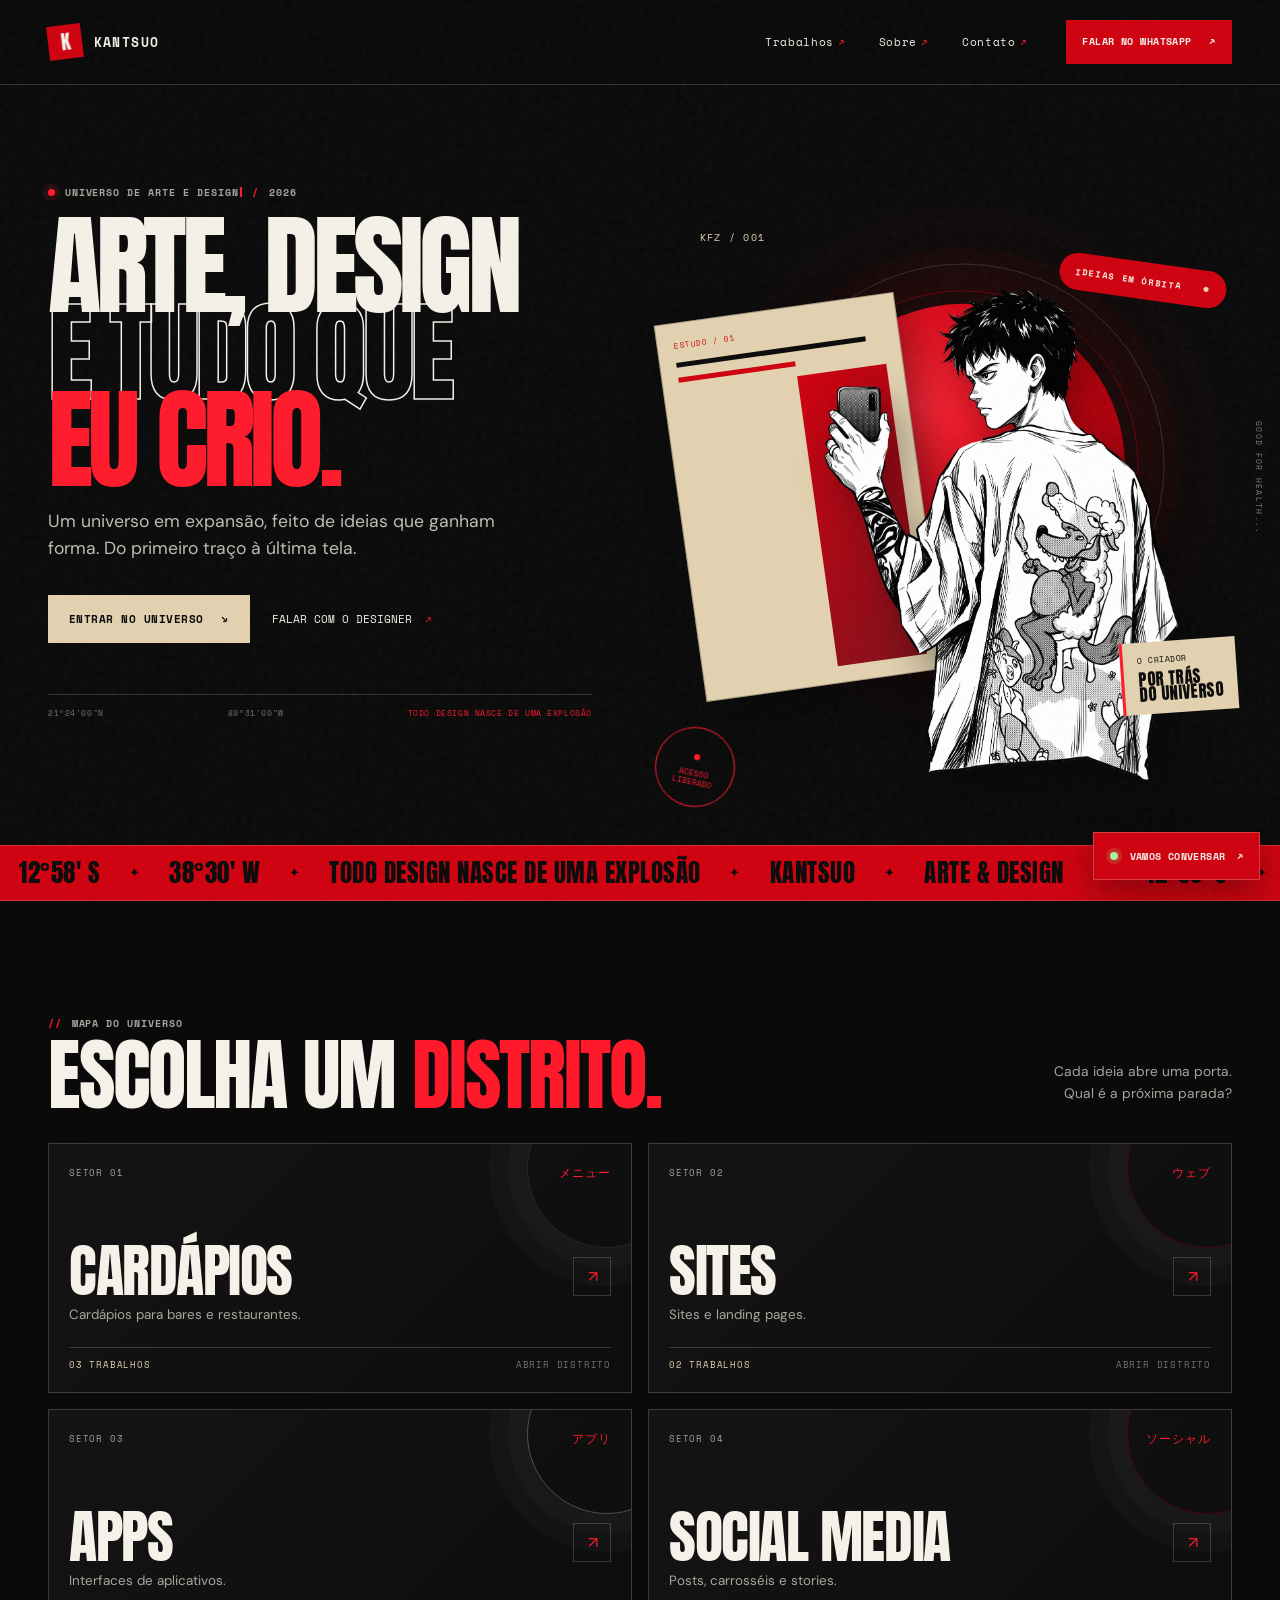
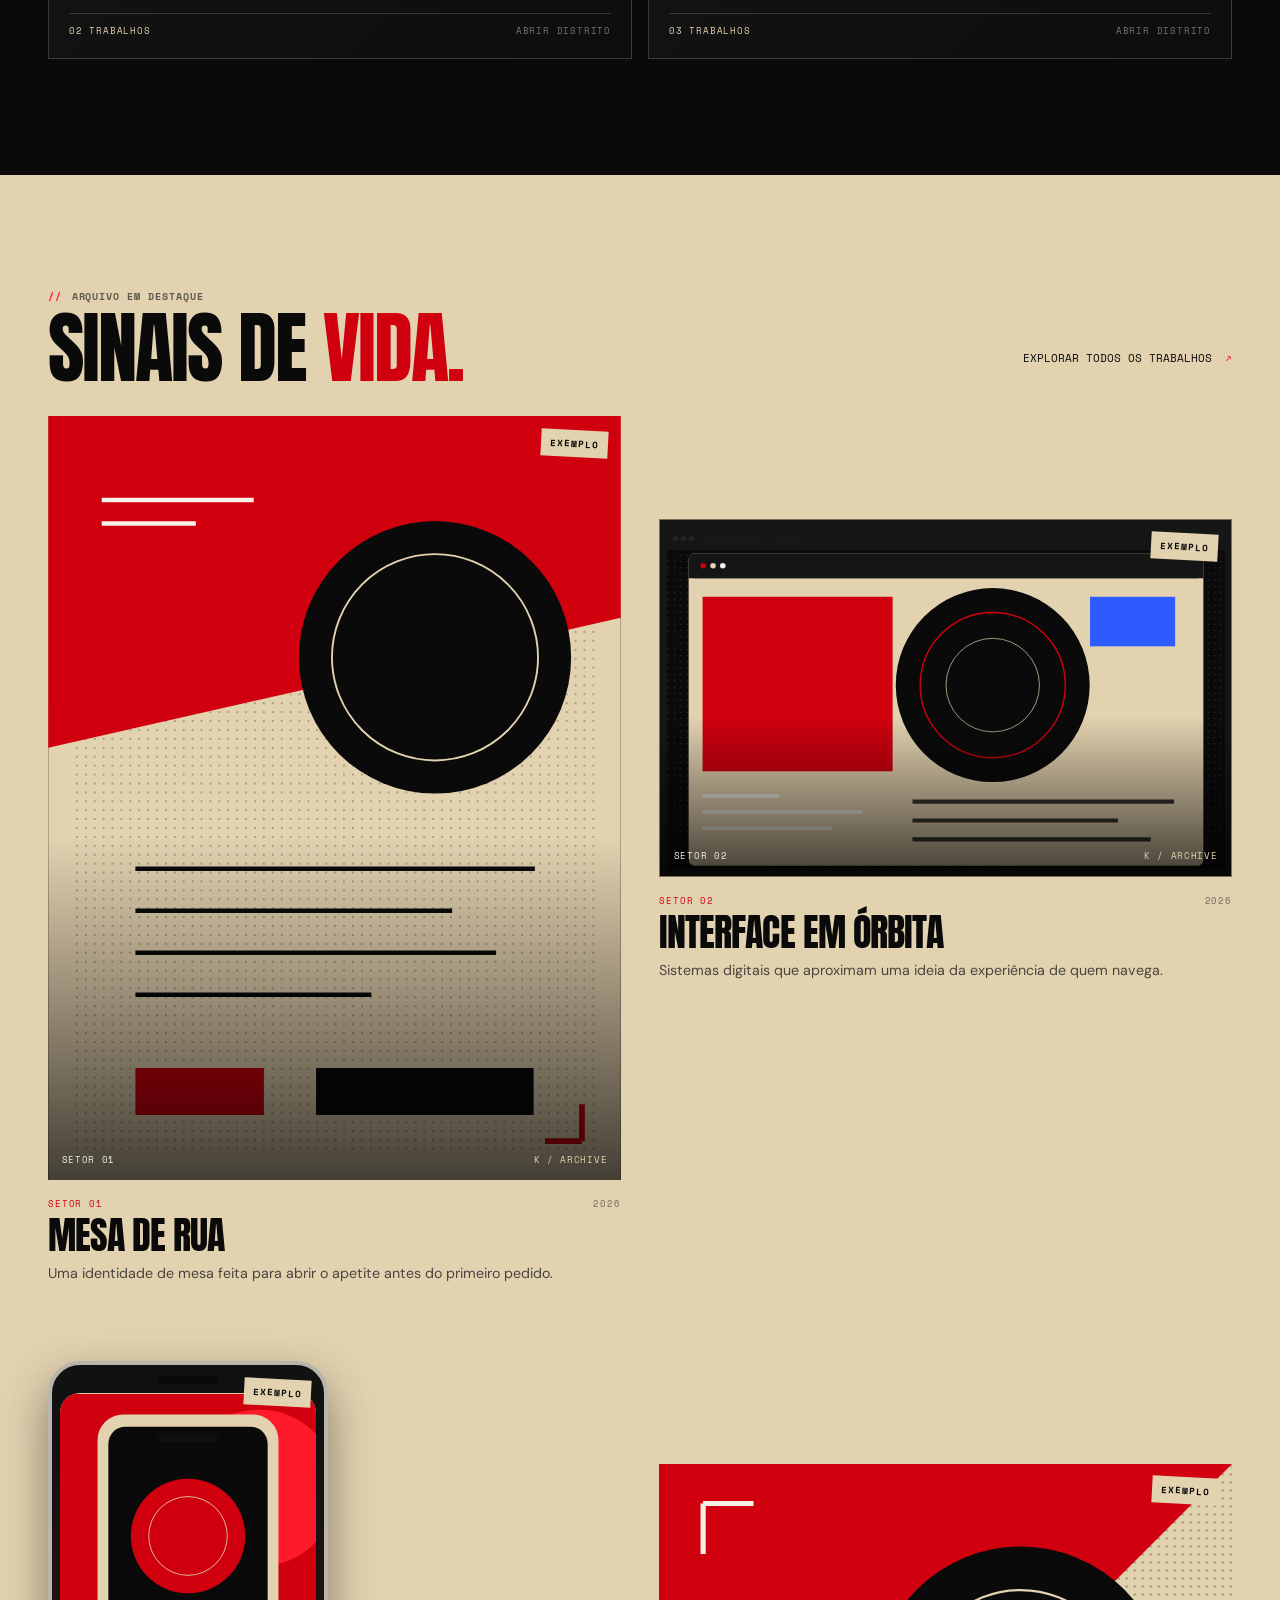
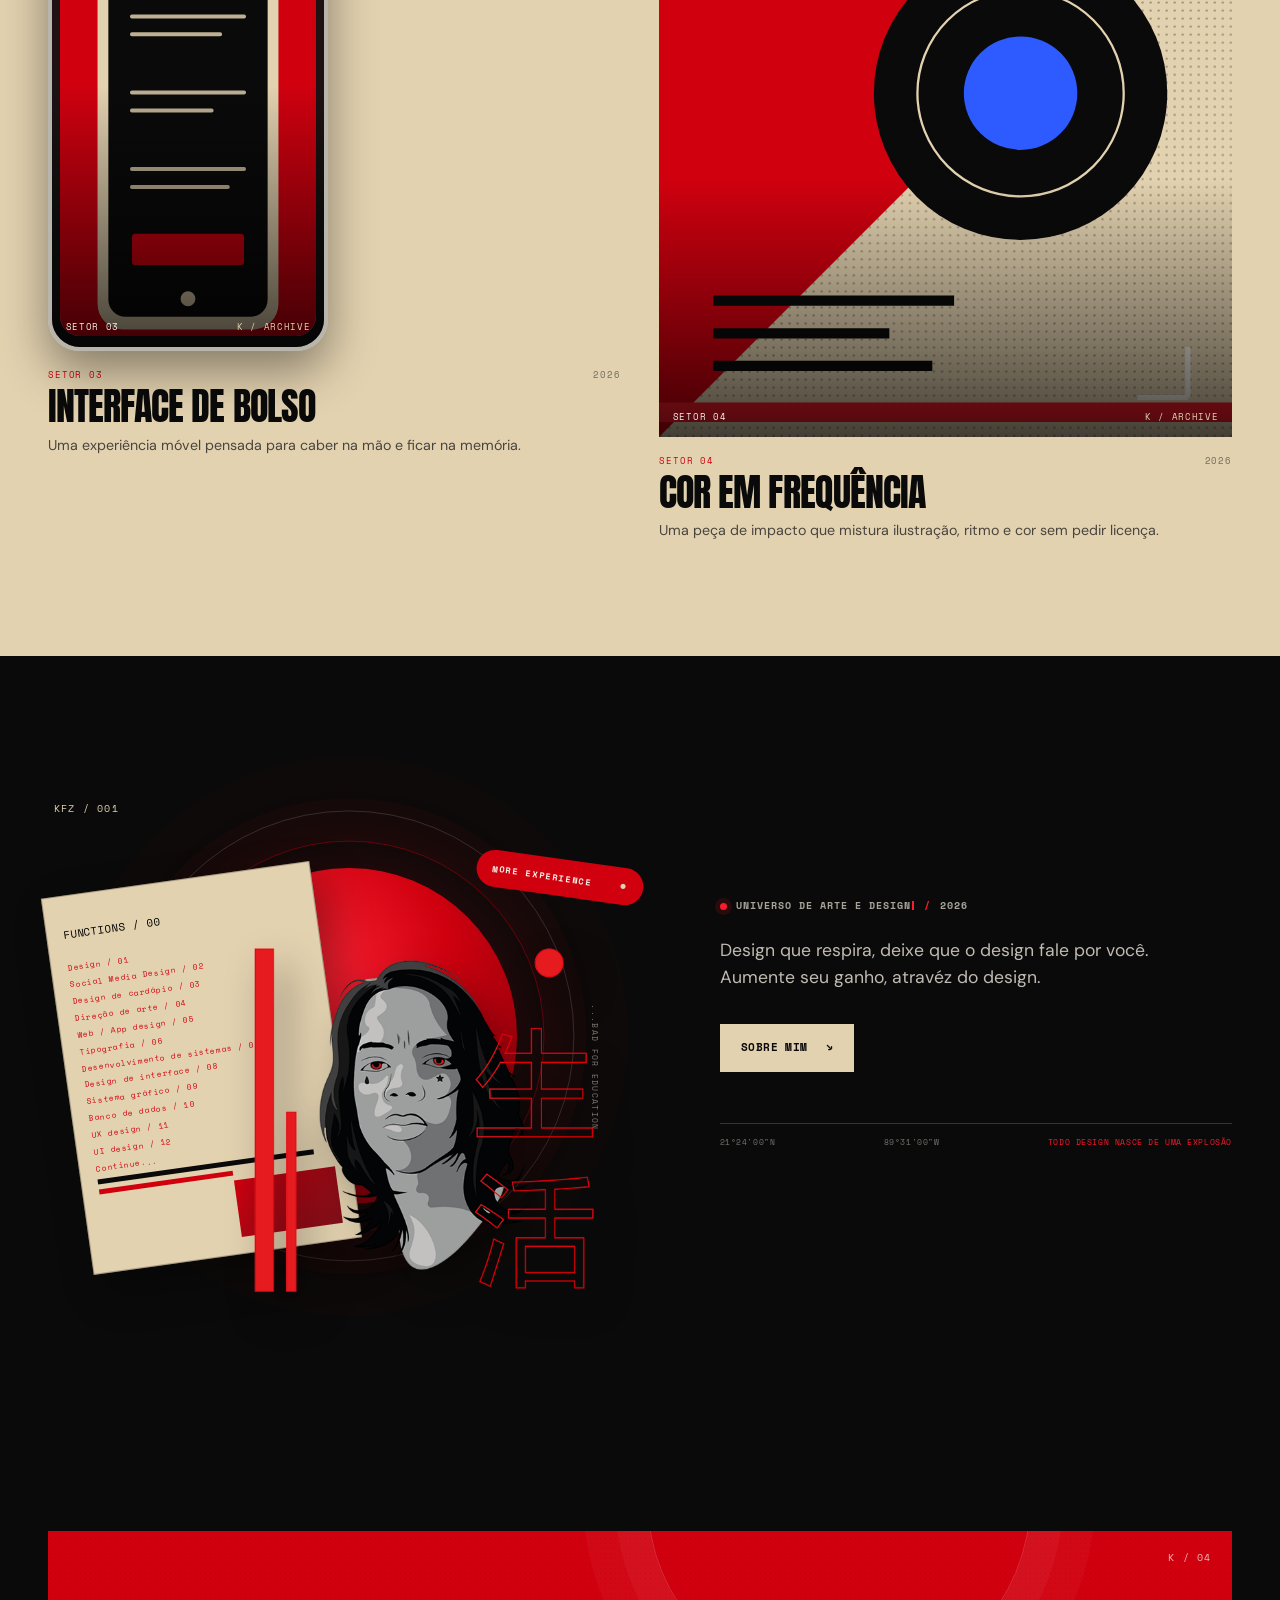
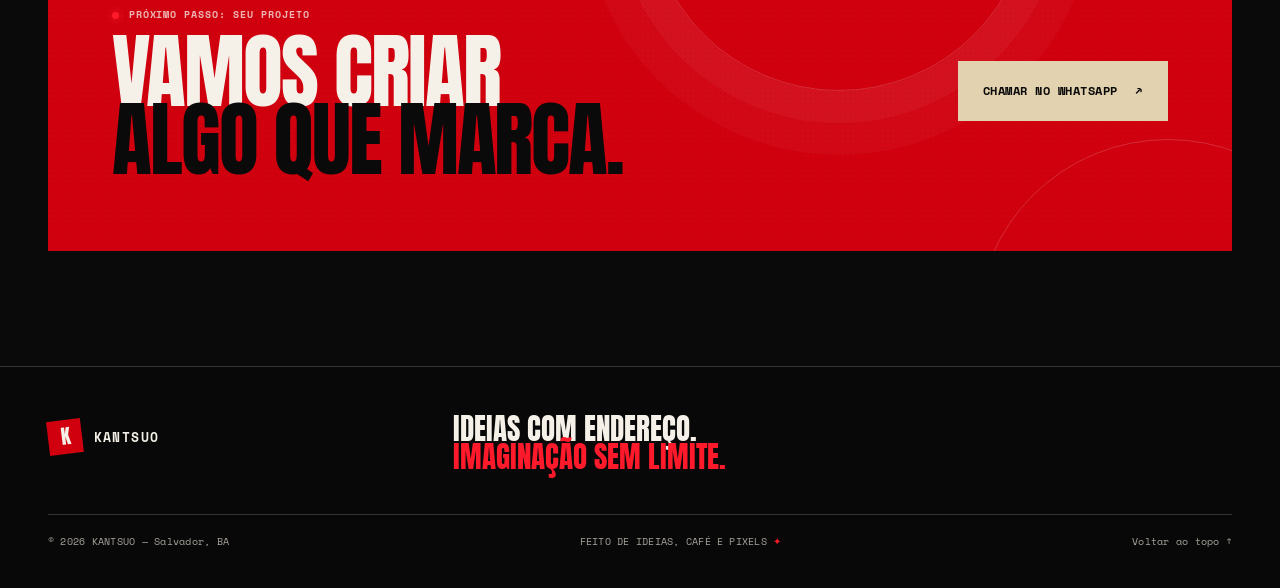
==== index.html @ a04ae2d8 "Commit inicial" ====
<!doctype html>
<html lang="pt-BR">
  <head>
    <meta charset="utf-8" />
    <meta name="viewport" content="width=device-width, initial-scale=1" />
    <meta name="theme-color" content="#0a0a0a" />
    <meta name="description" content="Um universo de arte e design: cardápios, sites, apps e social media criados por Kantsuo." />
    <meta property="og:type" content="website" />
    <meta property="og:title" content="Kantsuo — Universo de arte e design" />
    <meta property="og:description" content="Quatro distritos. Infinitas formas de criar." />
    <meta property="og:image" content="assets/images/designer-character.webp" />
    <meta property="og:image:width" content="1195" />
    <meta property="og:image:height" content="1600" />
    <meta name="twitter:card" content="summary_large_image" />
    <meta name="twitter:title" content="Kantsuo — Universo de arte e design" />
    <meta name="twitter:description" content="Quatro distritos. Infinitas formas de criar." />
    <meta name="twitter:image" content="assets/images/designer-character.webp" />
    <title>Kantsuo — Universo de arte e design</title>
    <link rel="icon" href="favicon.svg" type="image/svg+xml" />
    <link rel="preconnect" href="https://fonts.googleapis.com" />
    <link rel="preconnect" href="https://fonts.gstatic.com" crossorigin />
    <link href="https://fonts.googleapis.com/css2?family=Anton&family=DM+Sans:wght@400;500;600;700&family=Space+Mono:wght@400;700&display=swap" rel="stylesheet" />
    <link rel="stylesheet" href="assets/css/main.css" />
    <script type="module" src="assets/js/main.js"></script>
<script>
  document.querySelectorAll('[data-typewriter]').forEach((el) => {
    const text = el.textContent.trim().replace(/\s+/g, ' ');
    const reduceMotion = matchMedia('(prefers-reduced-motion: reduce)').matches;

    if (reduceMotion) {
      el.textContent = text;
      el.classList.add('is-done');
      return;
    }

    el.setAttribute('aria-label', text);
    el.textContent = '';

    let i = 0;
    setTimeout(function tick() {
      el.textContent = text.slice(0, ++i);
      if (i < text.length) {
        setTimeout(tick, 35); // velocidade: menor = mais rápido
      } else {
        el.classList.add('is-done');
      }
    }, 500); // atraso inicial
  });
</script>
  </head>
  <body>
    <a class="skip-link" href="#conteudo">Pular para o conteúdo</a>

    <header class="site-header">
      <div class="site-header__inner container">
        <a class="wordmark" href="index.html" aria-label="Kantsuo — início">
          <span class="wordmark__mark" aria-hidden="true">K</span>
          <span class="wordmark__name" data-site-name>KANTSUO</span>
        </a>

        <button class="menu-toggle" type="button" data-menu-toggle aria-controls="main-navigation" aria-expanded="false" aria-label="Abrir menu">
          <span class="menu-toggle__line"></span>
          <span class="menu-toggle__line"></span>
        </button>

        <nav class="site-nav" id="main-navigation" data-main-nav aria-label="Navegação principal">
          <a class="site-nav__link" href="works.html">Trabalhos <span>↗</span></a>
          <a class="site-nav__link" href="about.html">Sobre <span>↗</span></a>
          <a class="site-nav__link" href="contact.html">Contato <span>↗</span></a>
          <a class="button button--small button--red site-nav__cta" href="contact.html#contact-form" data-whatsapp-link data-message="Oi! Vi seu universo de design e quero conversar sobre um projeto.">Falar no WhatsApp <span aria-hidden="true">↗</span></a>
        </nav>
      </div>
    </header>

    <main id="conteudo">
      <section class="hero container" aria-labelledby="hero-title">
        <div class="hero__copy" data-reveal>
        <p class="eyebrow">
          <span class="eyebrow__dot"></span>
          <span class="typewriter" data-speed="45" data-delay="500">UNIVERSO DE ARTE E DESIGN</span>
          <span class="eyebrow__divider">/</span>
          <span data-current-year></span>
        </p>
          <h1 class="hero__title" id="hero-title">ARTE, DESIGN <span class="hero__title-light">E TUDO QUE</span> <span class="hero__title-red">EU CRIO.</span></h1>
          <p class="hero__intro">Um universo em expansão, feito de ideias que ganham forma. Do primeiro traço à última tela.</p>
          <div class="hero__actions">
            <a class="button button--paper" href="works.html">Entrar no universo <span aria-hidden="true">↘</span></a>
            <a class="text-link" href="contact.html#contact-form" data-whatsapp-link data-message="Oi! Quero conversar sobre um projeto de design.">Falar com o designer <span aria-hidden="true">↗</span></a>
          </div>
          <div class="hero__coordinates" aria-hidden="true"><span>21°24'00"N</span><span>89°31'00"W</span><span>TODO DESIGN NASCE DE UMA EXPLOSÃO</span></div>
        </div>

        <div class="hero__visual" data-reveal>
          <div class="hero__orbit hero__orbit--outer" aria-hidden="true"></div>
          <div class="hero__orbit hero__orbit--inner" aria-hidden="true"></div>
          <div class="hero__red-disc" aria-hidden="true"></div>
          <div class="hero__mockup" aria-hidden="true">
            <span class="hero__mockup-label">ESTUDO / 01</span>
            <span class="hero__mockup-bar"></span>
            <span class="hero__mockup-bar hero__mockup-bar--short"></span>
            <span class="hero__mockup-swatch"></span>
          </div>
          <div class="hero__capsule fx--tada-loop" aria-hidden="true"><span>IDEIAS EM ÓRBITA</span><span>●</span></div>
          <span class="hero__visual-code" aria-hidden="true">KFZ / 001</span>
          <img class="hero__portrait" src="assets/images/designer-character.webp" alt="Ilustração monocromática do designer de perfil, segurando um celular e usando uma jaqueta ilustrada." width="1195" height="1600" fetchpriority="high" />
          <p class="hero__portrait-note"><span>O CRIADOR</span><strong>POR TRÁS<br />DO UNIVERSO</strong></p>
          <span class="hero__vertical" aria-hidden="true">GOOD FOR HEALTH...</span>
        </div>

        <div class="hero__stamp" aria-hidden="true"><span>●</span><span>ACESSO<br />LIBERADO</span></div>
      </section>

        <div class="marquee" aria-label="Universo de arte e design">
          <div class="marquee__track">
            <div class="marquee__group">
              <span class="marquee__item">12°58′ S <i>✦</i> 38°30′ W <i>✦</i> TODO DESIGN NASCE DE UMA EXPLOSÃO <i>✦</i> KANTSUO <i>✦</i> ARTE & DESIGN <i>✦</i></span>
              <span class="marquee__item">12°58′ S <i>✦</i> 38°30′ W <i>✦</i> TODO DESIGN NASCE DE UMA EXPLOSÃO <i>✦</i> KANTSUO <i>✦</i> ARTE & DESIGN <i>✦</i></span>
              <span class="marquee__item">12°58′ S <i>✦</i> 38°30′ W <i>✦</i> TODO DESIGN NASCE DE UMA EXPLOSÃO <i>✦</i> KANTSUO <i>✦</i> ARTE & DESIGN <i>✦</i></span>
            </div>

            <div class="marquee__group" aria-hidden="true">
              <span class="marquee__item">12°58′ S <i>✦</i> 38°30′ W <i>✦</i> TODO DESIGN NASCE DE UMA EXPLOSÃO <i>✦</i> KANTSUO <i>✦</i> ARTE & DESIGN <i>✦</i></span>
              <span class="marquee__item">12°58′ S <i>✦</i> 38°30′ W <i>✦</i> TODO DESIGN NASCE DE UMA EXPLOSÃO <i>✦</i> KANTSUO <i>✦</i> ARTE & DESIGN <i>✦</i></span>
              <span class="marquee__item">12°58′ S <i>✦</i> 38°30′ W <i>✦</i> TODO DESIGN NASCE DE UMA EXPLOSÃO <i>✦</i> KANTSUO <i>✦</i> ARTE & DESIGN <i>✦</i></span>
            </div>
          </div>
        </div>

      <section class="sectors section-shell container" aria-labelledby="sectors-title">
        <div class="section-heading" data-reveal>
          <div>
            <p class="eyebrow"><span class="eyebrow__slash">//</span> MAPA DO UNIVERSO</p>
            <h2 class="section-title" id="sectors-title">ESCOLHA UM <span>DISTRITO.</span></h2>
          </div>
          <p class="section-heading__note">Cada ideia abre uma porta.<br />Qual é a próxima parada?</p>
        </div>
        <div class="sector-grid" data-categories-grid aria-live="polite"></div>
      </section>

      <section class="featured section-shell" aria-labelledby="featured-title">
        <div class="container">
          <div class="section-heading section-heading--featured" data-reveal>
            <div>
              <p class="eyebrow"><span class="eyebrow__slash">//</span> ARQUIVO EM DESTAQUE</p>
              <h2 class="section-title" id="featured-title">SINAIS DE <span>VIDA.</span></h2>
            </div>
            <a class="text-link text-link--light" href="works.html">Explorar todos os trabalhos <span aria-hidden="true">↗</span></a>
          </div>
          <div class="work-grid" data-featured-grid aria-live="polite"></div>
        </div>
      </section>

      <section style="gap: 70px;" class="hero container" aria-labelledby="hero-title">

        <div class="hero__visual" data-reveal>          
          <div class="hero__orbit hero__orbit--outer" aria-hidden="true">
          <span class="hero__vertical" aria-hidden="true">...BAD FOR EDUCATION</span>

          </div>
          <div class="hero__orbit hero__orbit--inner" aria-hidden="true"></div>
          <div class="hero__red-disc" aria-hidden="true"></div>
          <div class="hero__mockup_2" aria-hidden="true">
            <span style="color: black;" class="text-link">Functions / 00</span>
            <span class="hero__mockup-label">Design / 01</span>
            <span class="hero__mockup-label">Social Media Design / 02</span>
            <span class="hero__mockup-label">Design de cardápio / 03</span>
            <span class="hero__mockup-label">Direção de arte / 04</span>
            <span class="hero__mockup-label">Web / App design / 05</span>
            <span class="hero__mockup-label">Tipografia / 06</span>
            <span class="hero__mockup-label">Desenvolvimento de sistemas / 07</span>
            <span class="hero__mockup-label">Design de interface / 08</span>
            <span class="hero__mockup-label">Sistema gráfico / 09</span>
            <span class="hero__mockup-label">Banco de dados / 10</span>
            <span class="hero__mockup-label">UX design / 11</span>
            <span class="hero__mockup-label">UI design / 12</span>
            <span class="hero__mockup-label">Continue... </span>
            <span class="hero__mockup-bar"></span>
            <span class="hero__mockup-bar hero__mockup-bar--short"></span>
            <span class="hero__mockup-swatch"></span>
          </div>
          <div style="top: 22%; right: 1%;" class="hero__capsule fx--tada-loop" aria-hidden="true"><span>MORE EXPERIENCE</span><span>●</span></div>
          <span class="hero__visual-code" aria-hidden="true">KFZ / 001</span>
          <img class="hero__portrait_2" src="assets/images/Guilherme.webp" alt="Ilustração monocromática do designer de perfil, segurando um celular e usando uma jaqueta ilustrada." width="1195" height="1600" fetchpriority="high" />
        </div>

        <div class="hero__copy" data-reveal>
        <p class="eyebrow">
          <span class="eyebrow__dot"></span>
          <span class="typewriter" data-speed="45" data-delay="500">UNIVERSO DE ARTE E DESIGN</span>
          <span class="eyebrow__divider">/</span>
          <span data-current-year></span>
        </p>
          <p class="hero__intro">Design que respira, deixe que o design fale por você. Aumente seu ganho, atravéz do design.</p>
          <div class="hero__actions">
            <a class="button button--paper" href="about.html">Sobre mim <span aria-hidden="true">↘</span></a>          </div>
          <div class="hero__coordinates" aria-hidden="true"><span>21°24'00"N</span><span>89°31'00"W</span><span>TODO DESIGN NASCE DE UMA EXPLOSÃO</span></div>
        </div>

        </section>
        
      <section class="contact-band container" aria-labelledby="contact-title" data-reveal>
        <div class="contact-band__texture" aria-hidden="true"></div>
        <div class="contact-band__copy">
          <p class="eyebrow"><span class="eyebrow__dot"></span> PRÓXIMO PASSO: SEU PROJETO</p>
          <h2 id="contact-title">VAMOS CRIAR<br /><span>ALGO QUE MARCA.</span></h2>
        </div>
        <a class="button button--paper button--large" href="contact.html#contact-form" data-whatsapp-link data-message="Oi! Quero tirar uma ideia do papel com você.">Chamar no WhatsApp <span aria-hidden="true">↗</span></a>
        <span class="contact-band__index" aria-hidden="true">K / 04</span>
      </section>
    </main>

    <footer class="site-footer">
      <div class="container site-footer__top">
        <a class="wordmark wordmark--footer" href="index.html" aria-label="Kantsuo — início">
          <span class="wordmark__mark" aria-hidden="true">K</span>
          <span class="wordmark__name" data-site-name>KANTSUO</span>
        </a>
        <p class="site-footer__line">IDEIAS COM ENDEREÇO.<br /><span>IMAGINAÇÃO SEM LIMITE.</span></p>
        <nav class="footer-links" aria-label="Links sociais">
          <a href="" data-social-link="instagram" hidden>Instagram <span aria-hidden="true">↗</span></a>
          <a href="" data-social-link="behance" hidden>Behance <span aria-hidden="true">↗</span></a>
          <a href="" data-social-link="email" hidden>E-mail <span aria-hidden="true">↗</span></a>
        </nav>
      </div>
      <div class="container site-footer__bottom">
        <span>© <span data-current-year></span> <span data-site-name>KANTSUO</span> — <span data-site-city>Salvador, BA</span></span>
        <span class="site-footer__micro">FEITO DE IDEIAS, CAFÉ E PIXELS <span aria-hidden="true">✦</span></span>
        <a href="#conteudo">Voltar ao topo ↑</a>
      </div>
    </footer>

    <a class="whatsapp-float" href="contact.html#contact-form" data-whatsapp-link data-message="Oi! Vi seu universo de design e quero conversar." aria-label="Falar com o designer pelo WhatsApp">
      <span class="whatsapp-float__dot" aria-hidden="true"></span><span>VAMOS CONVERSAR</span><span aria-hidden="true">↗</span>
    </a>
  </body>
</html>
---- assets/css/main.css ----
@import url("./abstract/_variables.css");
@import url("./abstract/_mixins.css");
@import url("./base/_reset.css");
@import url("./base/_typography.css");
@import url("./base/_global.css");
@import url("./layouts/_container.css");
@import url("./layouts/_grid.css");
@import url("./layouts/_header.css");
@import url("./layouts/_footer.css");
@import url("./components/_button.css");
@import url("./components/_card.css");
@import url("./components/_tag.css");
@import url("./components/_marquee.css");
@import url("./components/_frames.css");
@import url("./components/_lightbox.css");
@import url("./components/_whatsapp-float.css");
@import url("./pages/_home.css");
@import url("./pages/_works.css");
@import url("./pages/_project.css");
@import url("./pages/_about.css");
@import url("./pages/_contact.css");
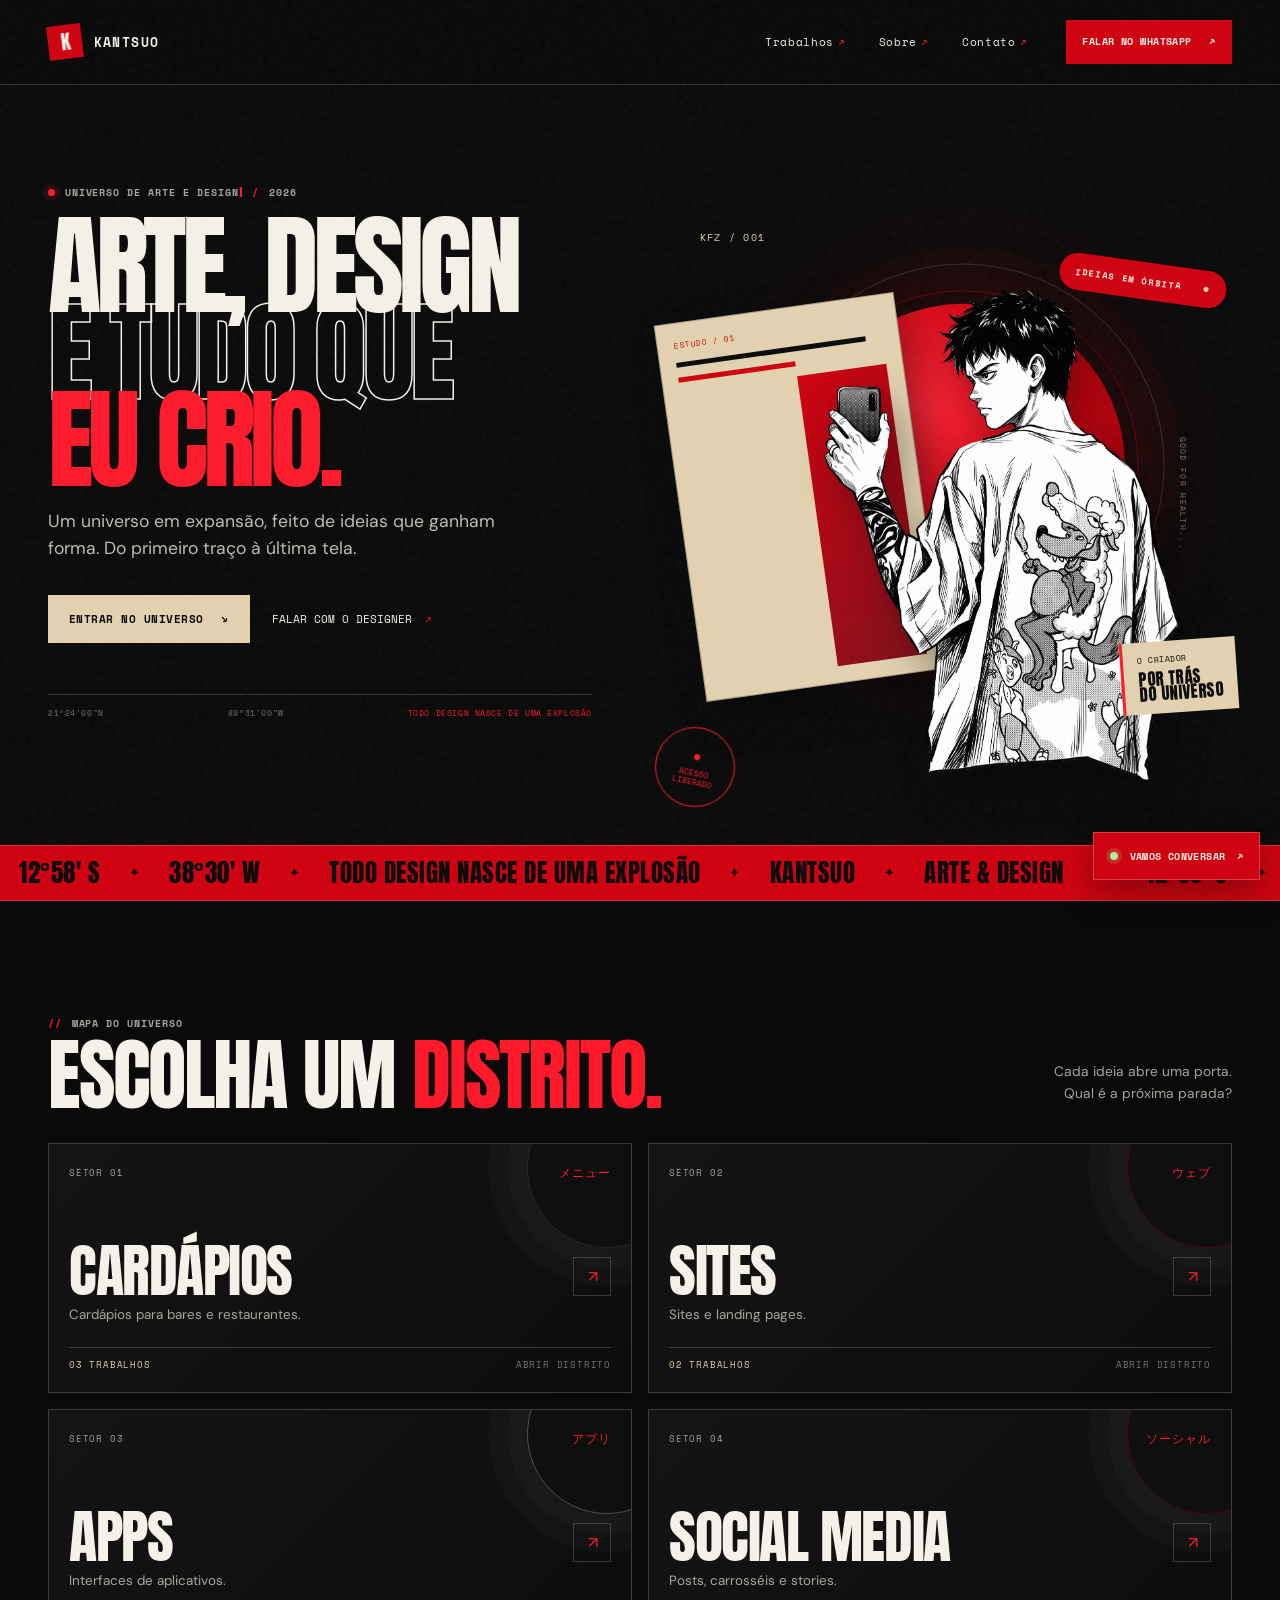
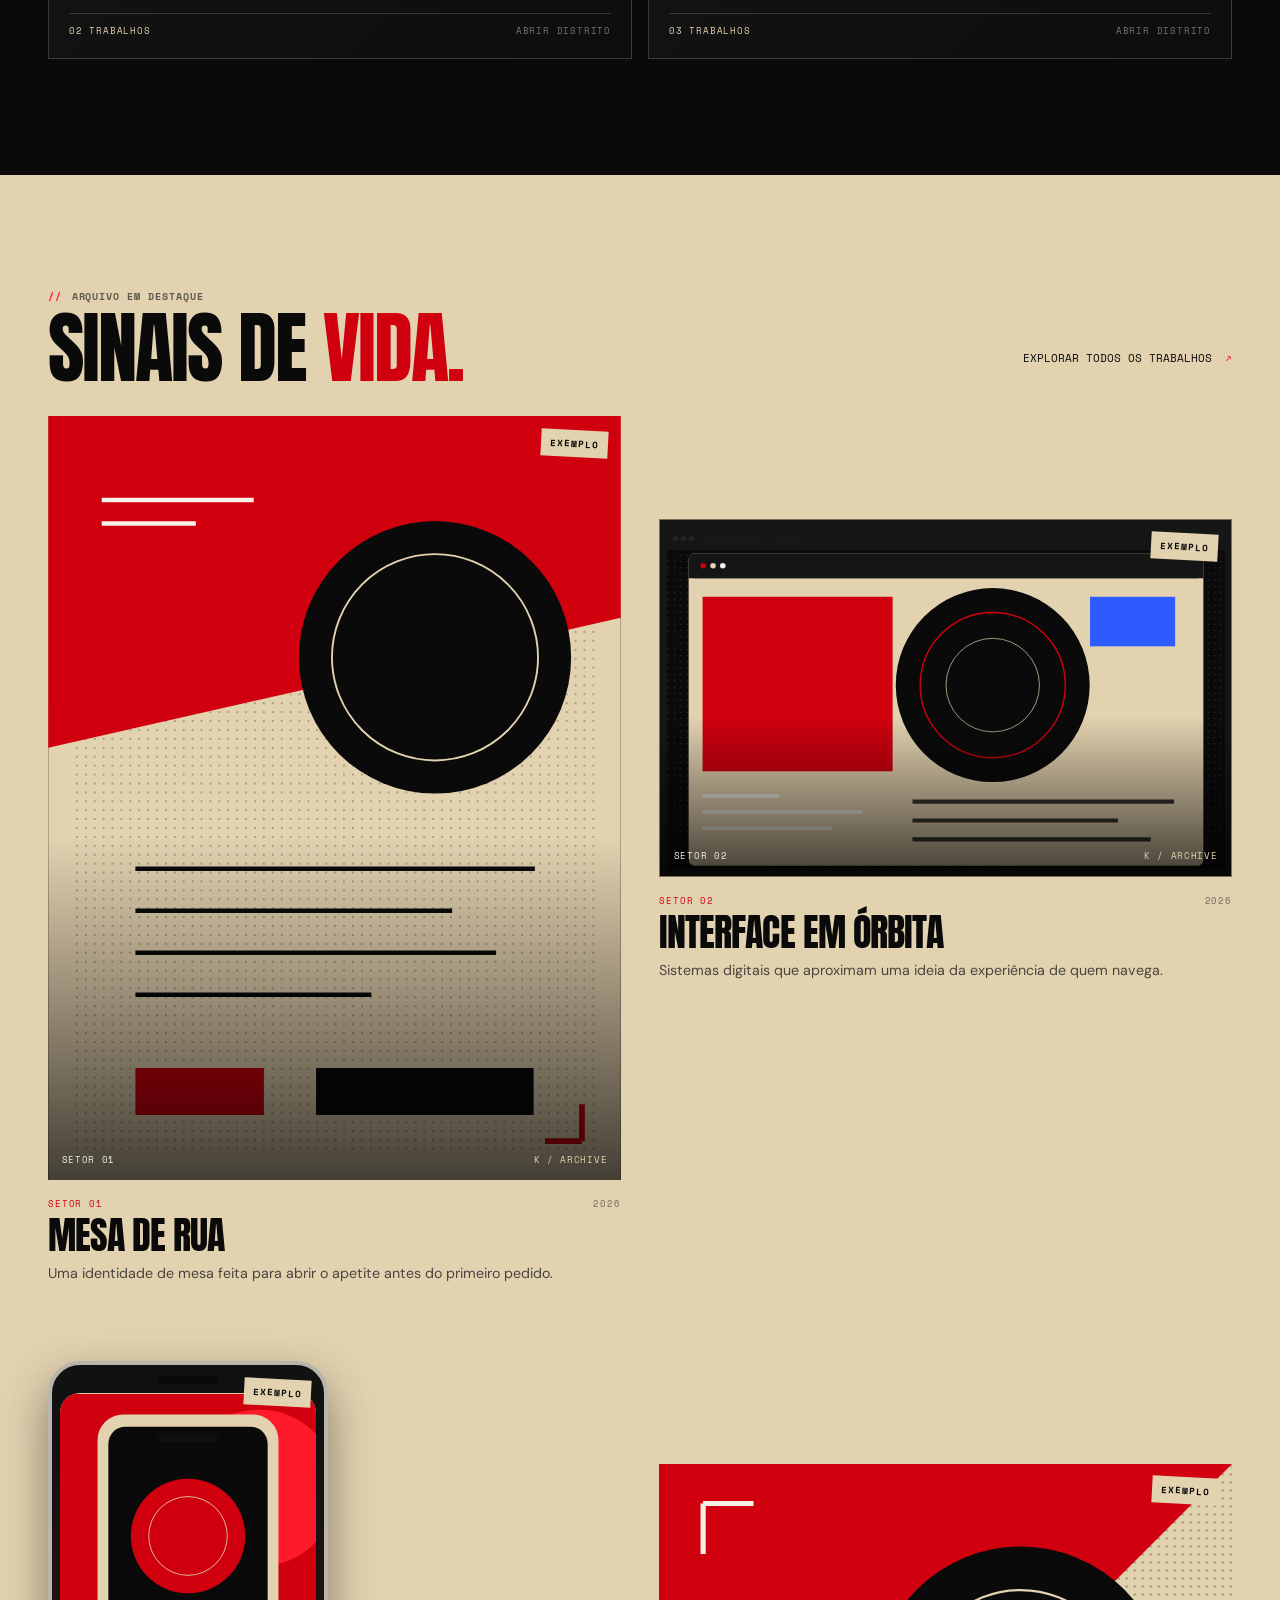
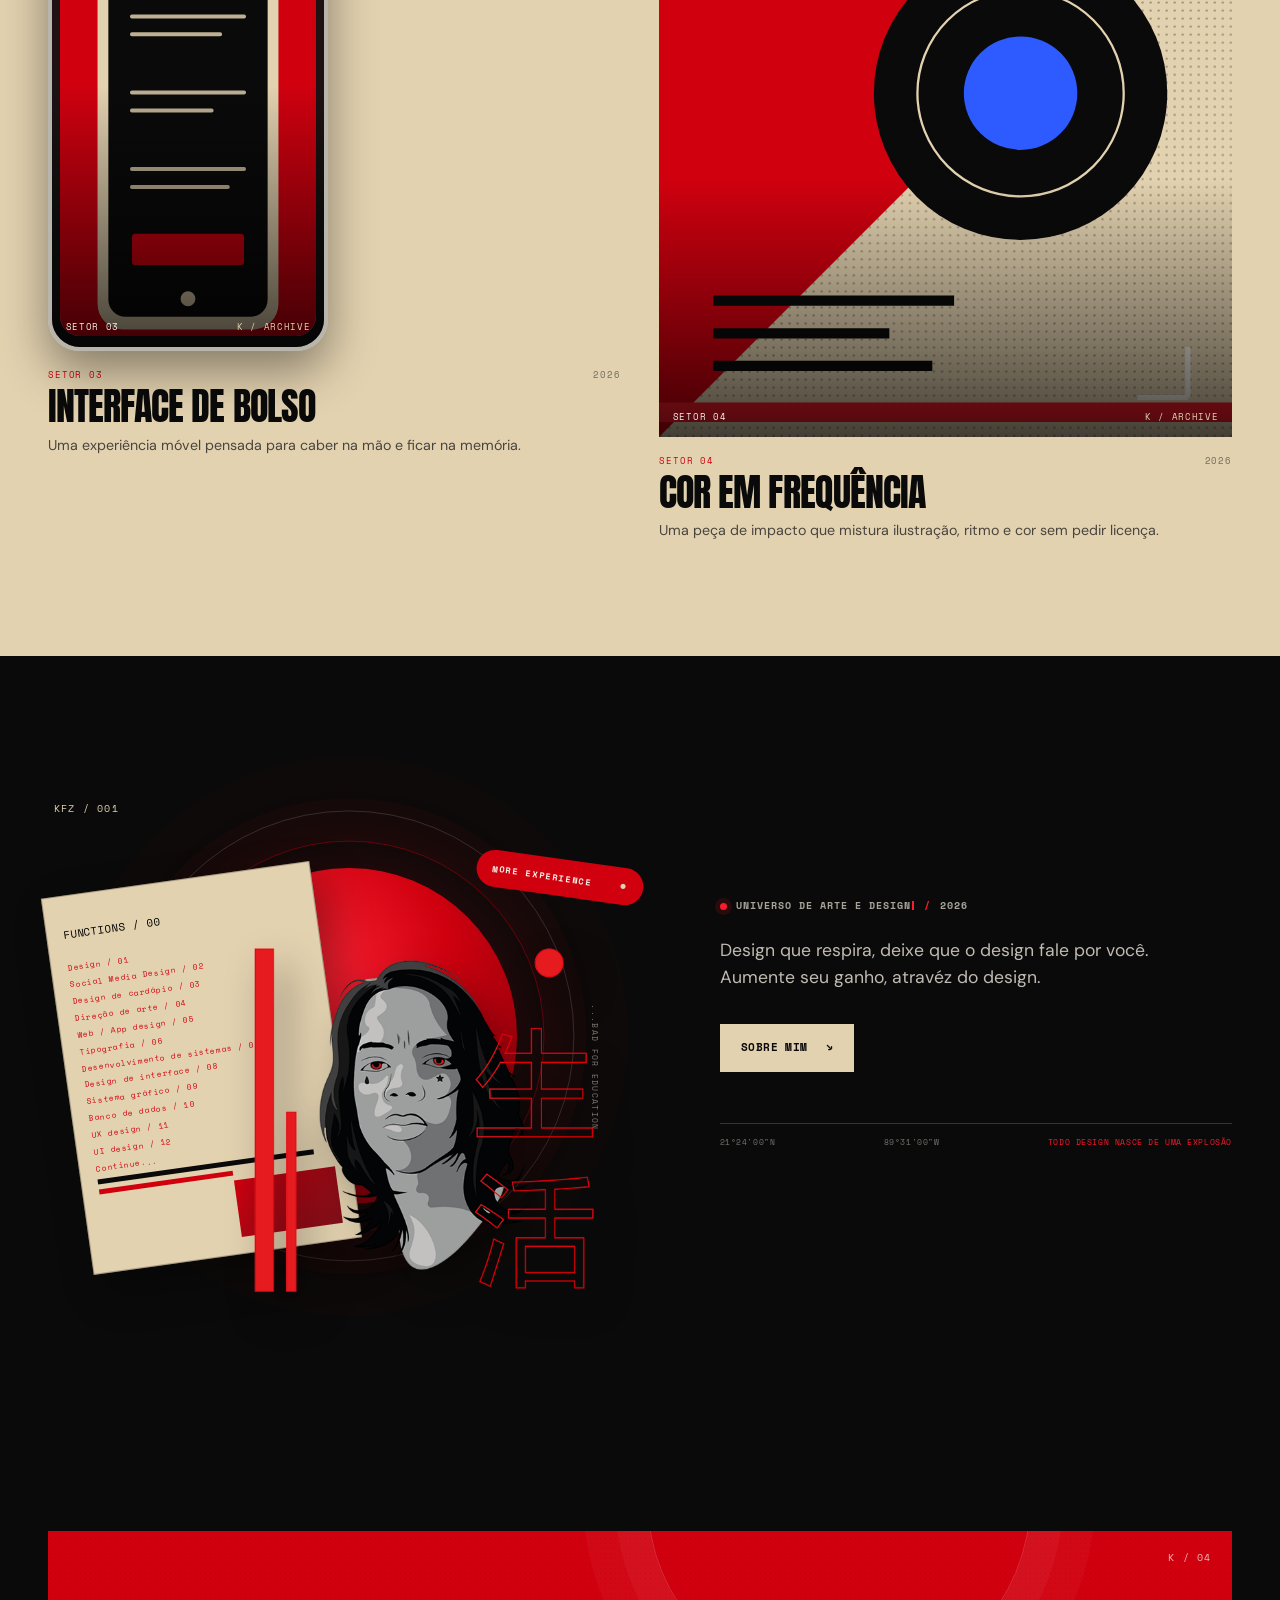
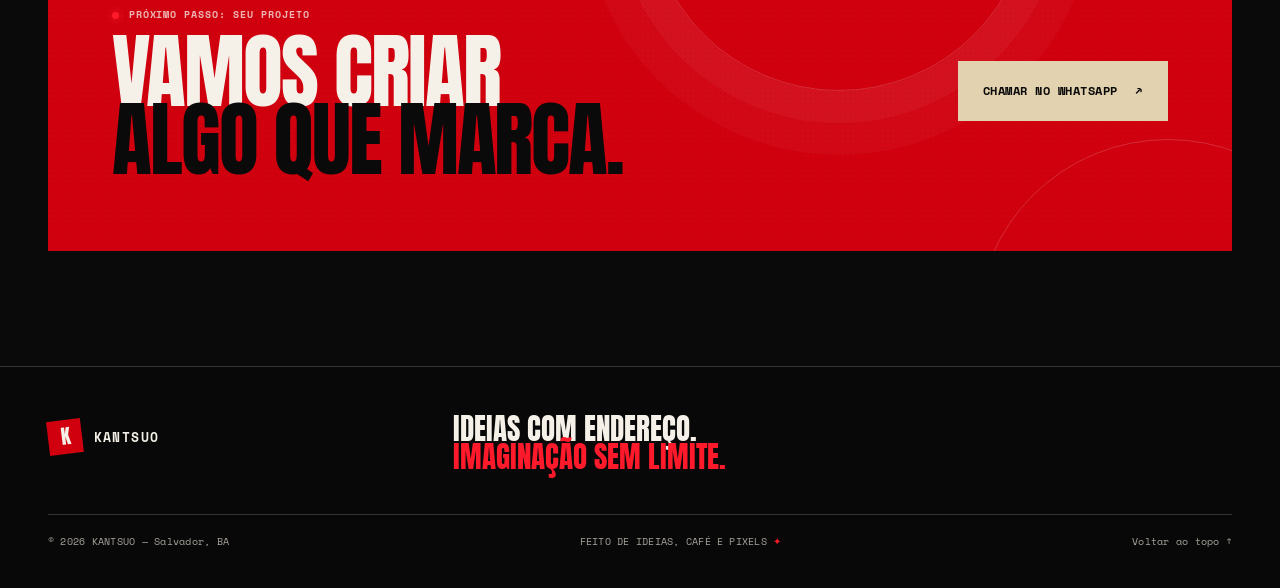
==== commit cfe2cc32: "Add .nojekyll file and remove typewriter effect script from index.html" ====
--- a/index.html
+++ b/index.html
@@ -22,31 +22,6 @@
     <link href="https://fonts.googleapis.com/css2?family=Anton&family=DM+Sans:wght@400;500;600;700&family=Space+Mono:wght@400;700&display=swap" rel="stylesheet" />
     <link rel="stylesheet" href="assets/css/main.css" />
     <script type="module" src="assets/js/main.js"></script>
-<script>
-  document.querySelectorAll('[data-typewriter]').forEach((el) => {
-    const text = el.textContent.trim().replace(/\s+/g, ' ');
-    const reduceMotion = matchMedia('(prefers-reduced-motion: reduce)').matches;
-
-    if (reduceMotion) {
-      el.textContent = text;
-      el.classList.add('is-done');
-      return;
-    }
-
-    el.setAttribute('aria-label', text);
-    el.textContent = '';
-
-    let i = 0;
-    setTimeout(function tick() {
-      el.textContent = text.slice(0, ++i);
-      if (i < text.length) {
-        setTimeout(tick, 35); // velocidade: menor = mais rápido
-      } else {
-        el.classList.add('is-done');
-      }
-    }, 500); // atraso inicial
-  });
-</script>
   </head>
   <body>
     <a class="skip-link" href="#conteudo">Pular para o conteúdo</a>
@@ -91,7 +66,9 @@
         </div>
 
         <div class="hero__visual" data-reveal>
-          <div class="hero__orbit hero__orbit--outer" aria-hidden="true"></div>
+          <div class="hero__orbit hero__orbit--outer" aria-hidden="true">
+          <span class="hero__vertical" aria-hidden="true">GOOD FOR HEALTH...</span>
+          </div>
           <div class="hero__orbit hero__orbit--inner" aria-hidden="true"></div>
           <div class="hero__red-disc" aria-hidden="true"></div>
           <div class="hero__mockup" aria-hidden="true">
@@ -104,7 +81,6 @@
           <span class="hero__visual-code" aria-hidden="true">KFZ / 001</span>
           <img class="hero__portrait" src="assets/images/designer-character.webp" alt="Ilustração monocromática do designer de perfil, segurando um celular e usando uma jaqueta ilustrada." width="1195" height="1600" fetchpriority="high" />
           <p class="hero__portrait-note"><span>O CRIADOR</span><strong>POR TRÁS<br />DO UNIVERSO</strong></p>
-          <span class="hero__vertical" aria-hidden="true">GOOD FOR HEALTH...</span>
         </div>
 
         <div class="hero__stamp" aria-hidden="true"><span>●</span><span>ACESSO<br />LIBERADO</span></div>
@@ -155,7 +131,6 @@
         <div class="hero__visual" data-reveal>          
           <div class="hero__orbit hero__orbit--outer" aria-hidden="true">
           <span class="hero__vertical" aria-hidden="true">...BAD FOR EDUCATION</span>
-
           </div>
           <div class="hero__orbit hero__orbit--inner" aria-hidden="true"></div>
           <div class="hero__red-disc" aria-hidden="true"></div>
